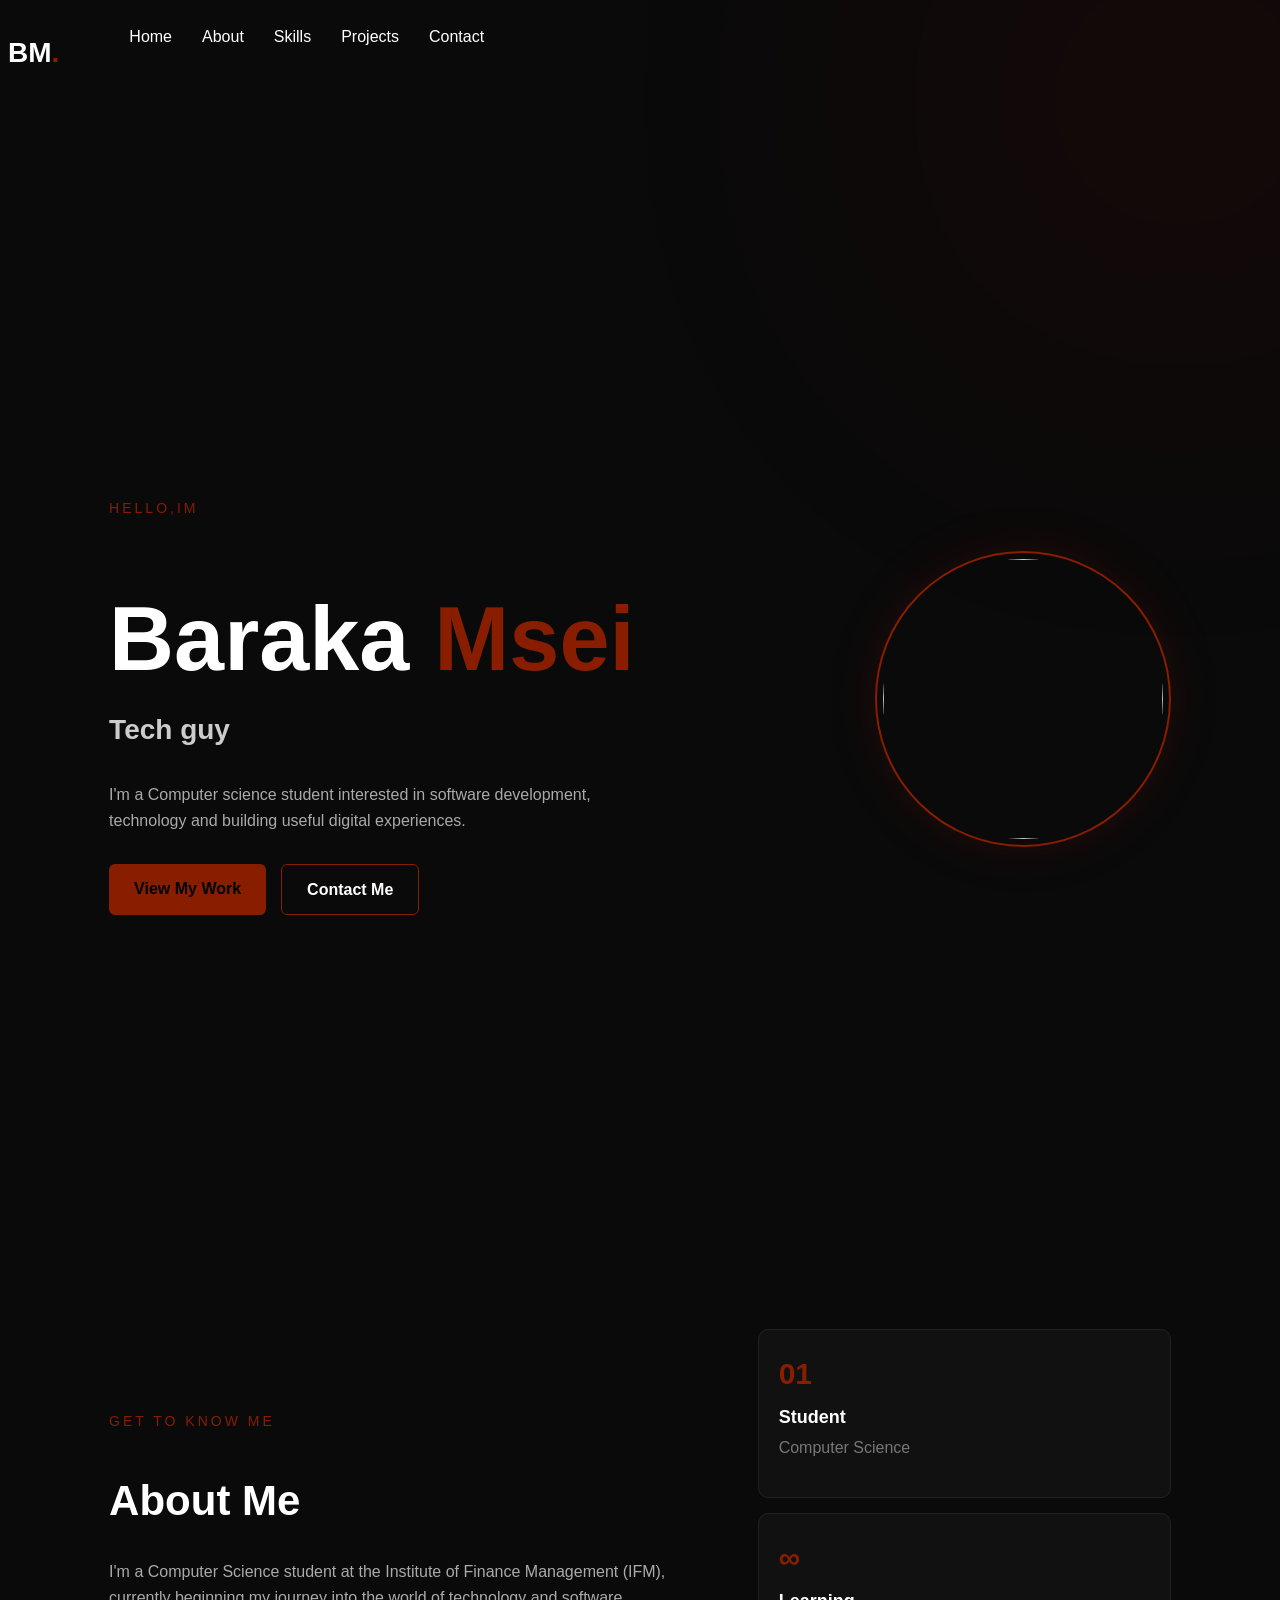
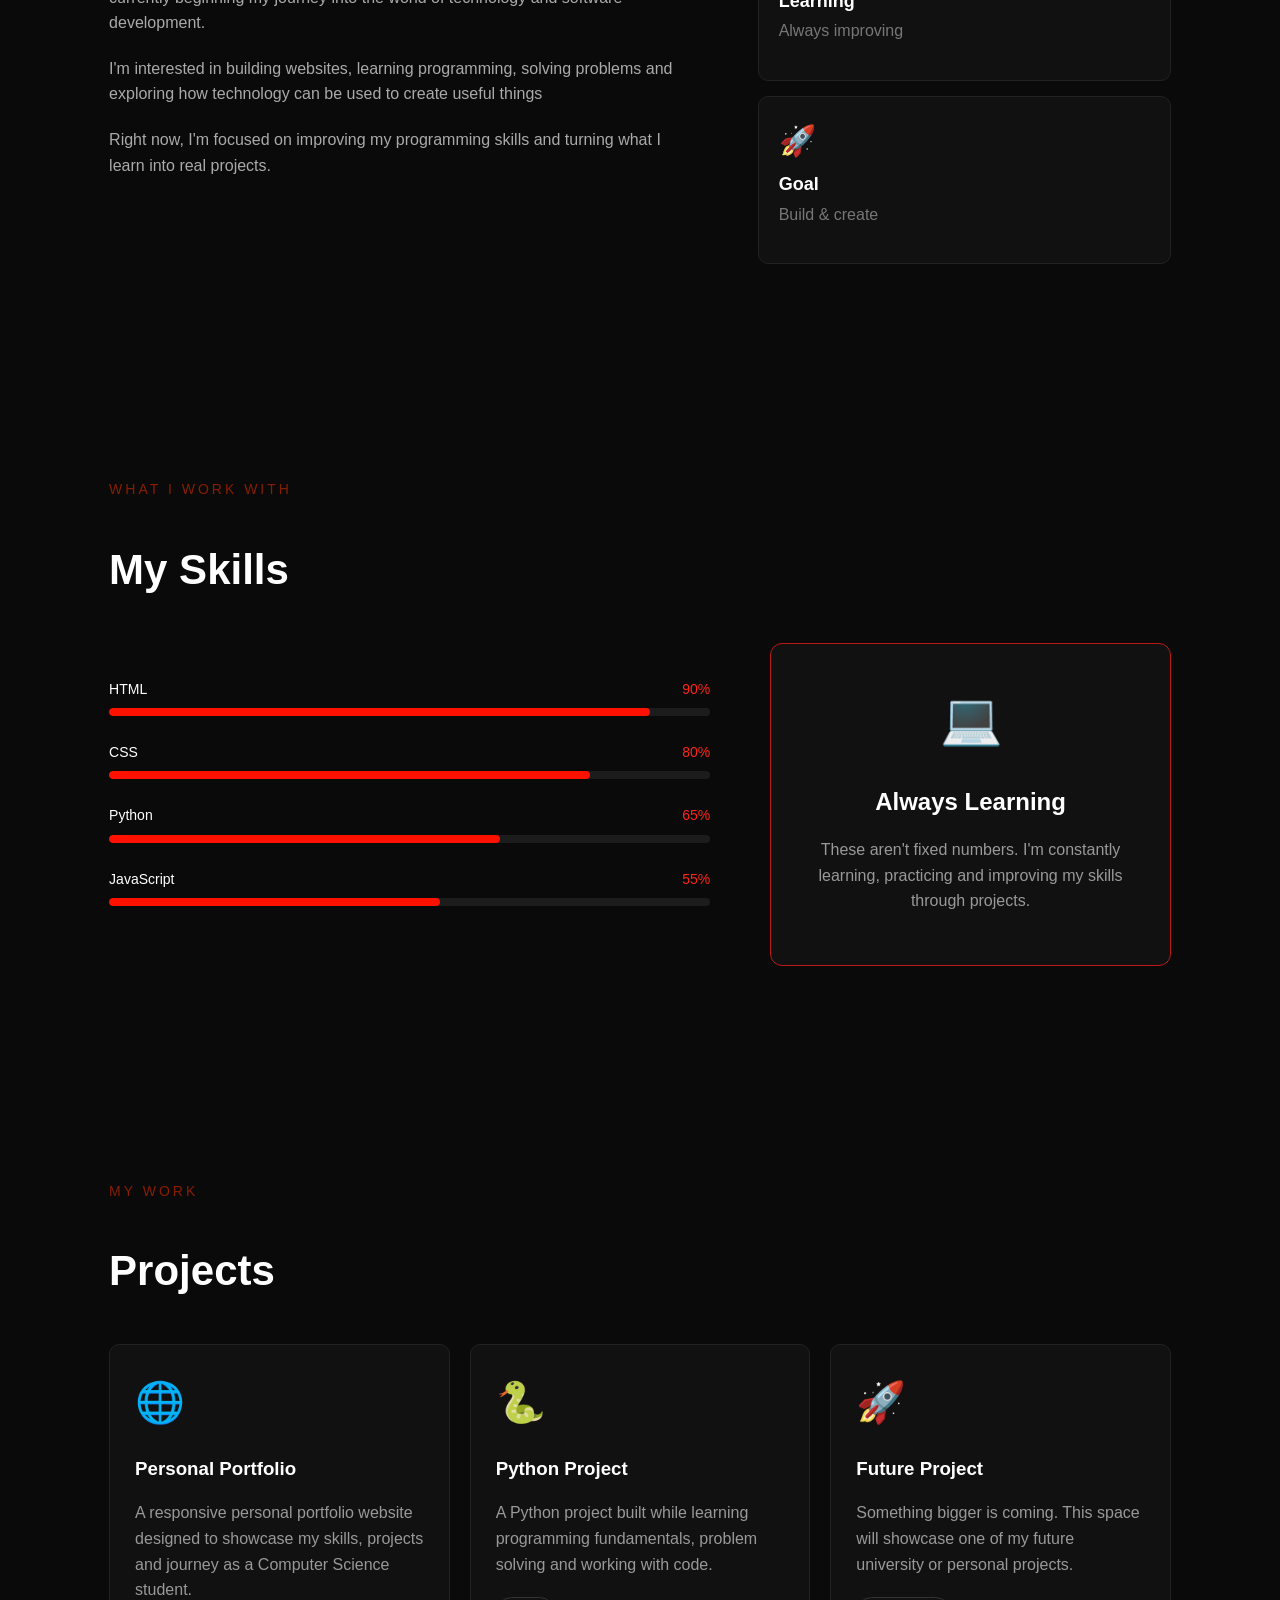
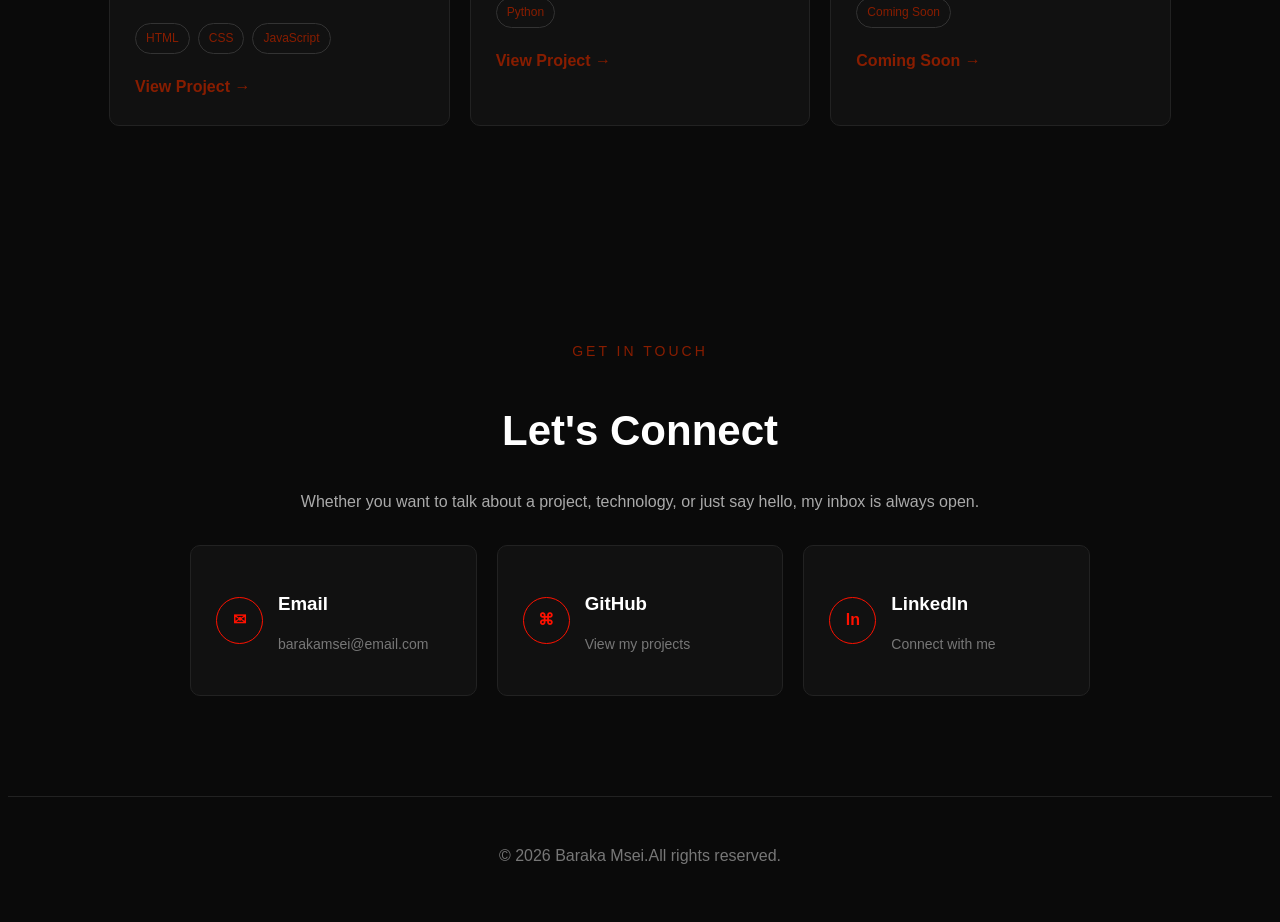
==== index.html @ 97c6b38f "Add files via upload" ====
<html>
    <head>
        <meta charset="UTF-8">
        <meta name="viewport" content="width=device-width,initial-scale=1.0">
        <title>Msei's Portfolio</title>
        <link rel="stylesheet" href="style.css">
    </head>
    <body class="site-body">
        <div class="background-glow"></div>
        <header>
            <nav class="nav-links">
               <h2 class="logo">BM<span>.</span></h2>

               <button class="menu-toggle" aria-label="Open menu">≡</button>

               <ul class="nav-links">
                  <li><a href="#home">Home</a></li>
                  <li><a href="#about">About</a></li>
                  <li><a href="#skills">Skills</a></li>
                  <li><a href="#projects">Projects</a></li>
                  <li><a href="#contact">Contact</a></li>
               </ul>
            </nav>
        </header>


        <main>

            <section id="home" class="hero">
                <div class="hero-text">
                    <p class="intro fade-in">HELLO,IM</p>
                    <h1 class="fade-in">Baraka <span>Msei</span></h1>
                    <h2 class="fade-in">Tech guy</h2>

                    <p class="description">
                        I'm a Computer science student interested in software development,
                        technology and building useful digital experiences.
                    </p>

                    <div class="hero-buttons">
                        <a href="#projects" class="btn">View My Work</a>
                        <a href="#contact" class="btn secondary">Contact Me</a>
                    </div>
                </div>

                <div class="hero-image">
                      <img src="C:\Users\Baraka Msei\HTML\Portfolio website\images\profile.jpg" class="profile-image">
                </div>
            </section>


            <section id="about" class="section">
                <div class="about-content">
                  <div class="about-text">
                     <p class="section-label">GET TO KNOW ME</p> 
                     <h2>About Me</h2>
                     <p> I'm a Computer Science student at the Institute of Finance Management (IFM),
                         currently beginning my journey into the world of technology and software development.            
                     </p>
                     <p>
                         I'm interested in building websites,
                         learning programming, solving problems and exploring how technology
                         can be used to create useful things
                     </p>
                     <p>
                         Right now, I'm focused on improving my programming skills
                         and turning what I learn into real projects.
                     </p>
                  </div>

                  <div class="about-stats">
                     <div class="stat-card">
                         <span class="stat-number">01</span>
                         <span class="stat-title">Student</span>
                         <p>Computer Science</p>
                     </div>
                     <div class="stat-card">
                         <span class="stat-number">∞</span>
                         <span class="stat-title">Learning</span>
                         <p>Always improving</p>
                     </div>
                     <div class="stat-card">
                         <span class="stat-number">🚀</span>
                         <span class="stat-title">Goal</span>
                         <p>Build & create</p>
                     </div>
                  </div>
                </div> 
            </section>


            <section id="skills" class="section">
                
                <p class="section-label">WHAT I WORK WITH</p>
                <h2>My Skills</h2>
                <div class="skills-wrapper">
                   <div class="skills-list">
                     <div class="skill">
                         <div class="skill-info">
                             <span>HTML</span>
                             <span>90%</span>
                         </div>
                         <div class="skill-bar">
                             <div class="skill-progress html"></div>
                         </div>
                     </div>
                     <div class="skill">
                         <div class="skill-info">
                             <span>CSS</span>
                             <span>80%</span>
                         </div>
                         <div class="skill-bar">
                             <div class="skill-progress css"></div>
                         </div>
                     </div>
                     <div class="skill">
                         <div class="skill-info">
                             <span>Python</span>
                             <span>65%</span>
                         </div>
                         <div class="skill-bar">
                             <div class="skill-progress python"></div>
                         </div>
                     </div>
                     <div class="skill">
                         <div class="skill-info">
                             <span>JavaScript</span>
                             <span>55%</span>
                         </div>
                         <div class="skill-bar">
                             <div class="skill-progress javascript"></div>
                         </div>
                     </div>
                 </div>
                 <div class="skills-message">
                 <div class="skills-icon">💻</div>
                 <h3>Always Learning</h3>
                 <p> These aren't fixed numbers. I'm constantly learning, practicing and improving my skills through projects. </p> </div> </div> 

            </section>


            <section id="projects" class="section">
                <p class="section-label">MY WORK</p>
                <h2>Projects</h2>

                <div class="projects-container">

                    <div class="project-card"> 
                       <div class="project-icon">🌐</div>
                       <h3>Personal Portfolio</h3> 
                       <p> A responsive personal portfolio website designed to showcase my skills,
                           projects and journey as a Computer Science student. 
                       </p> 
                       <div class="tech-stack">
                         <span>HTML</span>
                         <span>CSS</span>
                         <span>JavaScript</span>
                        </div>
                       <a href="#" class="project-link">View Project →</a> 
                  </div>

                  <div class="project-card"> 
                       <div class="project-icon">🐍</div> 
                        <h3>Python Project</h3> 
                        <p> A Python project built while learning programming fundamentals,
                            problem solving and working with code.
                        </p>
                        <div class="tech-stack">
                            <span>Python</span>
                        </div>
                        <a href="#" class="project-link">View Project →</a> 
                  </div> 

                  <div class="project-card"> 
                       <div class="project-icon">🚀</div> 
                       <h3>Future Project</h3> 
                       <p> Something bigger is coming.
                         This space will showcase one of my future university or personal projects.
                       </p>
                       <div class="tech-stack">
                         <span>Coming Soon</span>
                       </div> 
                       <a href="#" class="project-link">Coming Soon →</a> 
                  </div> 

                </div>
            </section>

            <section id="contact" class="section contact">           
              <p class="section-label">GET IN TOUCH</p>
              <h2>Let's Connect</h2>
              <p class="contact-intro">
                 Whether you want to talk about a project, technology, or just say hello, my inbox is always open.
              </p>
              <div class="contact-container">
                 <a href="mailto:barakamsei@email.com" class="contact-card">
                     <span class="contact-icon">✉</span>
                     <div>
                        <h3>Email</h3>
                        <p>barakamsei@email.com</p>
                     </div>
                 </a>
                 <a href="https://github.com/thadeuson" target="_blank" class="contact-card">
                     <span class="contact-icon">⌘</span>
                     <div>
                        <h3>GitHub</h3>
                        <p>View my projects</p>
                     </div>
                 </a>
                 <a href="https://tz.linkedin.com/in/baraka-msei-762047343" target="_blank" class="contact-card">
                     <span class="contact-icon">ln</span>
                     <div>
                       <h3>LinkedIn</h3>
                       <p>Connect with me</p>
                     </div>
                 </a>
             </div> 
 
            </section>

        </main>


        <footer>
            <p>&copy; 2026 Baraka Msei.All rights reserved.</p>
        </footer>
    </body>
</html>
---- style.css ----
.
{
    margin: 0;
    padding: 0;
    box-sizing: border-box;
}

html
{
    scroll-behavior: smooth;
}

body
{
    font-family: Arial, Helvetica, sans-serif;
    background: #0a0a0a;
    color: #ffffff;
    line-height: 1.6;
}

.navbar
{
    width: 100%;
    padding: 25px 8%;
    display: flex;
    justify-content: space-between;
    align-items: center;
    position: fixed;
    top: 0;
    background: rgba(10, 10, 10, 0.9);
    z-index: 1000;
}

.logo
{
    font-size: 28px;
}

.logo span, .hero h1 span
{
    color: rgb(136, 29, 0);
}

.nav-links
{
    display: flex;
    list-style: none;
    gap: 30px;
}

.nav-links a
{
    color: #ffffff;
    text-decoration: none;
    transition: 0.3s;
}

.nav-links a:hover
{
    color: rgb(136, 29, 0);
}

.hero
{
    min-height: 100vh;
    padding: 150px 8% 80px;
    display: flex;
    justify-content: space-between;
    align-items: center;
    gap: 50px;
}

.hero-text
{
    max-width: 650px;
}

.intro, .section-label
{
    color: rgb(136, 29, 0);
    font-size: 14px;
    letter-spacing: 3px;
    margin-bottom: 10px;
}

.hero h1
{
    font-size: clamp(50px, 8vw, 90px);
    line-height: 1;
    margin-bottom: 20px;
}

.hero h2
{
    font-size: 28px;
    color: #cccccc;
    margin-bottom: 30px;
}

.description
{
    color: #aaaaaa;
    max-width: 550px;
    margin-bottom: 30px;
}

.hero-buttons
{
    display: flex;
    gap: 15px;
}

.btn
{
    display: inline-block;
    padding: 12px 25px;
    background: rgb(136, 29, 0);
    color: #000000;
    text-decoration: none;
    border-radius: 6px;
    font-weight: bold;
    transition: 0.3s;
}

.btn:hover
{
    transform: translateY(-3px);
}

.btn.secondary
{
    background: transparent;
    color: #ffffff;
    border: 1px solid rgb(136, 29, 0);
}

.hero-image
{
    display: flex;
    justify-content: center;
    align-items: center;
}

.profile-circle
{
    width: 280px;
    height: 280px;
    border: 2px solid rgb(136, 29, 0);
    border-radius: 50%;
    display: flex;
    justify-content: center;
    align-items: center;
    font-size: 70px;
    font-weight: bold;
    color: rgb(136, 29, 0);
    box-shadow: 0 0 50px rgba(154, 22, 4, 0.158);
}

.section
{
    padding: 100px 8%;
    max-width: 1100px;
    margin: auto;
}

.section h2
{
    font-size: 42px;
    margin-bottom: 25px;
}

.section>p:not(.section-label)
{
    color: #aaaaaa;
    max-width: 700px;
}

.skills-container,.projects-container
{
    display: grid;
    grid-template-columns: repeat(3, 1fr);
    gap: 20px;
    margin-top: 40px;
}

.skill-card,.project-card
{
    background: #111111;
    border: 1px solid #222222;
    border-radius: 10px;
    padding: 25px;
    transition: 0.3s;
}

.skill-card:hover,.project-card:hover
{
    transform: translateY(-5px);
    border-color: rgb(136, 29, 0);
}

.skill-card
{
    text-align: center;
    font-weight: bold;
}

.project-card h3
{
    margin-bottom: 10px;
}

.project-card p
{
    color: #999999;
    margin-bottom: 20px;
}

.project-card a
{
    color: rgb(136, 29, 0);
    text-decoration: none;
}

.contact
{
    text-align: center;
}

.contact>p:not(.section-label)
{
    margin: 0 auto 30px;
}

footer
{
    text-align: center;
    padding: 30px;
    border-top: 1px solid #222222;
    color: #777777;
}

@media (max-width: 768px)
{
    .navbar
    {
        padding: 20px 5%;
    }
    .nav-links
    {
        display: none;
    }
    .hero
    {
        padding: 130px 5% 70px;
        flex-direction: column;
        text-align: center;
    }
    .description
    {
        margin-left: auto;
        margin-right: auto;
    }
    .hero-buttons
    {
        justify-content: center;
    }
    .skills-container,.projects-container
    {
        grid-template-columns: 1fr;
    }
    .section
    {
        padding: 80px 5%;
    }
}

.profile-image
{
    width: 280px;
    height: 280px;
    object-fit: cover;
    border-radius: 50%;
    border: 2px solid rgb(136, 29, 0);
    padding: 6px;
    box-shadow: 0 0 50px rgba(154, 22, 4, 0.158);
    transition: 0.4s ease;
}

.profile-image:hover
{
    transform: scale(1.05);
    box-shadow: 0 0 70px rgba(154, 22, 4, 0.158);
}

.background-glow
{
    position: fixed;
    width: 500px;
    height: 500px;
    background: #ff0000;
    border-radius: 50%;
    filter: blur(180px);
    opacity: 0.08;
    top: -150px;
    right: -150px;
    pointer-events: none;
    z-index: -1;
    animation: glowMove 8s ease-in-out infinite alternate;
}

@keyframes glowMove
{
    from
    {
        transform: translate(0, 0);
    }
    to
    {
        transform: translate(-150px, 250px);
    }
}

.fade-in
{
    animation: fadeIn 1s ease forwards;
    opacity: 0;
}

.intro.fade-in
{
    animation-delay: 0.2s;
}

h1.fade-in
{
    animation-delay: 0.4s;
}

h2.fade-in
{
    animation-delay: 0.6s;
}

@keyframes fadeIn
{
    from
    {
        opacity: 0;
        transform: translateY(20px);
    }
    to
    {
        opacity: 1;
        transform: translateY(0);
    }
}

.menu-toggle
{
    display: none;
    background: none;
    border: none;
    color: #ff0000;
    font-size: 30px;
    cursor: pointer;
}

@media (max-width: 768px)
{
    .menu-toggle
    {
        display: block;
    }
    .nav-links
    {
        position: absolute;
        top: 75px;
        right: 5%;
        width: 200px;
        padding: 20px;
        background: #111111;
        border: 1px solid #222222;
        border-radius: 10px;

        display: none;
        flex-direction: column;
        gap: 15px;
    }
    .nav-links.active
    {
        display: flex;
    }
}

.project-card 
{
    position: relative;
    overflow: hidden;
}

.project-card::before
 {
    content: "";
    position: absolute;
    top: 0;
    left: 0;
    width: 100%;
    height: 3px;
    background: rgb(136, 29, 0);
    transform: scaleX(0);
    transform-origin: left;
    transition: transform 0.4s ease;
}

.project-card:hover::before 
{
    transform: scaleX(1);
}

.project-icon 
{
    font-size: 40px;
    margin-bottom: 20px;
}

.tech-stack 
{
    display: flex;
    flex-wrap: wrap;
    gap: 8px;
    margin: 20px 0;
}

.tech-stack span 
{
    padding: 5px 10px;
    border: 1px solid #333;
    border-radius: 20px;
    font-size: 12px;
    color: rgb(136, 29, 0);
}

.project-link 
{
    display: inline-block;
    color: rgb(136, 29, 0);
    text-decoration: none;
    font-weight: bold;
    transition: 0.3s;
}

.project-link:hover 
{
    transform: translateX(5px);
}

.about-content 
{
    display: grid;
    grid-template-columns: 1.4fr 1fr;
    gap: 70px;
    align-items: center;
}

.about-text p:not(.section-label) 
{
    color: #aaaaaa;
    margin-bottom: 20px;
}

.about-stats
{
    display: grid;
    gap: 15px;
}

.stat-card 
{
    background: #111111;
    border: 1px solid #222222;
    border-radius: 10px;
    padding: 20px;
    transition: 0.3s;
}

.stat-card:hover 
{
    border-color: rgb(136, 29, 0);
    transform: translateX(5px);
}

.stat-number 
{
    display: block;
    color: rgb(136, 29, 0);
    font-size: 30px;
    font-weight: bold;
}

.stat-title 
{
    display: block;
    font-size: 18px;
    font-weight: bold;
    margin-top: 5px;
}

.stat-card p 
{
    color: #777777;
    margin-top: 3px;
}

@media (max-width: 768px) 
{
    .about-content 
    {
        grid-template-columns: 1fr;
        gap: 40px;
    }
}


.skills-wrapper
 {
    display: grid;
    grid-template-columns: 1.5fr 1fr;
    gap: 60px;
    margin-top: 40px;
    align-items: center;
}

.skill
{
    margin-bottom: 25px;
}

.skill-info
{
    display: flex;
    justify-content: space-between;
    margin-bottom: 8px;
    font-size: 14px;
}

.skill-info span:last-child 
{
    color: hsl(4, 98%, 54%);
}

.skill-bar 
{
    width: 100%;
    height: 8px;
    background: #1c1c1c;
    border-radius: 10px;
    overflow: hidden;
}

.skill-progress
 {
    height: 100%;
    background: #ff1100;
    border-radius: 10px;
    animation: skillLoad 1.5s ease forwards;
    transform-origin: left;
}

.skill-progress.html 
{
    width: 90%;
}


.skill-progress.css 
{
    width: 80%;
}

.skill-progress.python 
{
    width: 65%;
}

.skill-progress.javascript 
{
    width: 55%;
}

@keyframes skillLoad 
{
    from
    {
        transform: scaleX(0);
    }

    to 
    {
        transform: scaleX(1);
    }
}

.skills-message 
{
    background: #111111;
    border: 1px solid #bd1818;
    border-radius: 12px;
    padding: 35px;
    text-align: center;
}

.skills-icon 
{
    font-size: 50px;
    margin-bottom: 15px;
}

.skills-message h3
{
    font-size: 24px;
    margin-bottom: 10px;
}

.skills-message p 
{
    color: #999999;
}

@media (max-width: 768px) 
{
    .skills-wrapper
    {
        grid-template-columns: 1fr;
        gap: 30px;
    }
}


.contact-section 
{
    text-align: center;
}

.contact-intro
 {
    max-width: 600px;
    margin: 0 auto 40px;
    color: #999999;
}

.contact-container 
{
    display: grid;
    grid-template-columns: repeat(3, 1fr);
    gap: 20px;
    max-width: 900px;
    margin: auto;
}

.contact-card 
{
    display: flex;
    align-items: center;
    gap: 15px;
    padding: 25px;
    background: #111111;
    border: 1px solid #222222;
    border-radius: 10px;
    text-align: left;
    text-decoration: none;
    color: #ffffff;
    transition: 0.3s ease;
}

.contact-card:hover 
{
    border-color: #ff1100;
    transform: translateY(-5px);
}

.contact-icon 
{
    min-width: 45px;
    height: 45px;
    display: flex;
    align-items: center;
    justify-content: center;
    border: 1px solid #ff1100;
    border-radius: 50%;
    color: #ff1100;
    font-weight: bold;
}

.contact-card h3 
{
    margin-bottom: 3px;
}

.contact-card p 
{
    color: #777777;
    font-size: 14px;
}

@media (max-width: 768px) 
{
    .contact-container 
    {
        grid-template-columns: 1fr;
    }
}


::selection 
{
    background: #ff1100;
    color: #000000;
}

a 
{
    transition: 0.3s ease;
}

section 
{
    scroll-margin-top: 80px;
}

body 
{
    overflow-x: hidden;
}
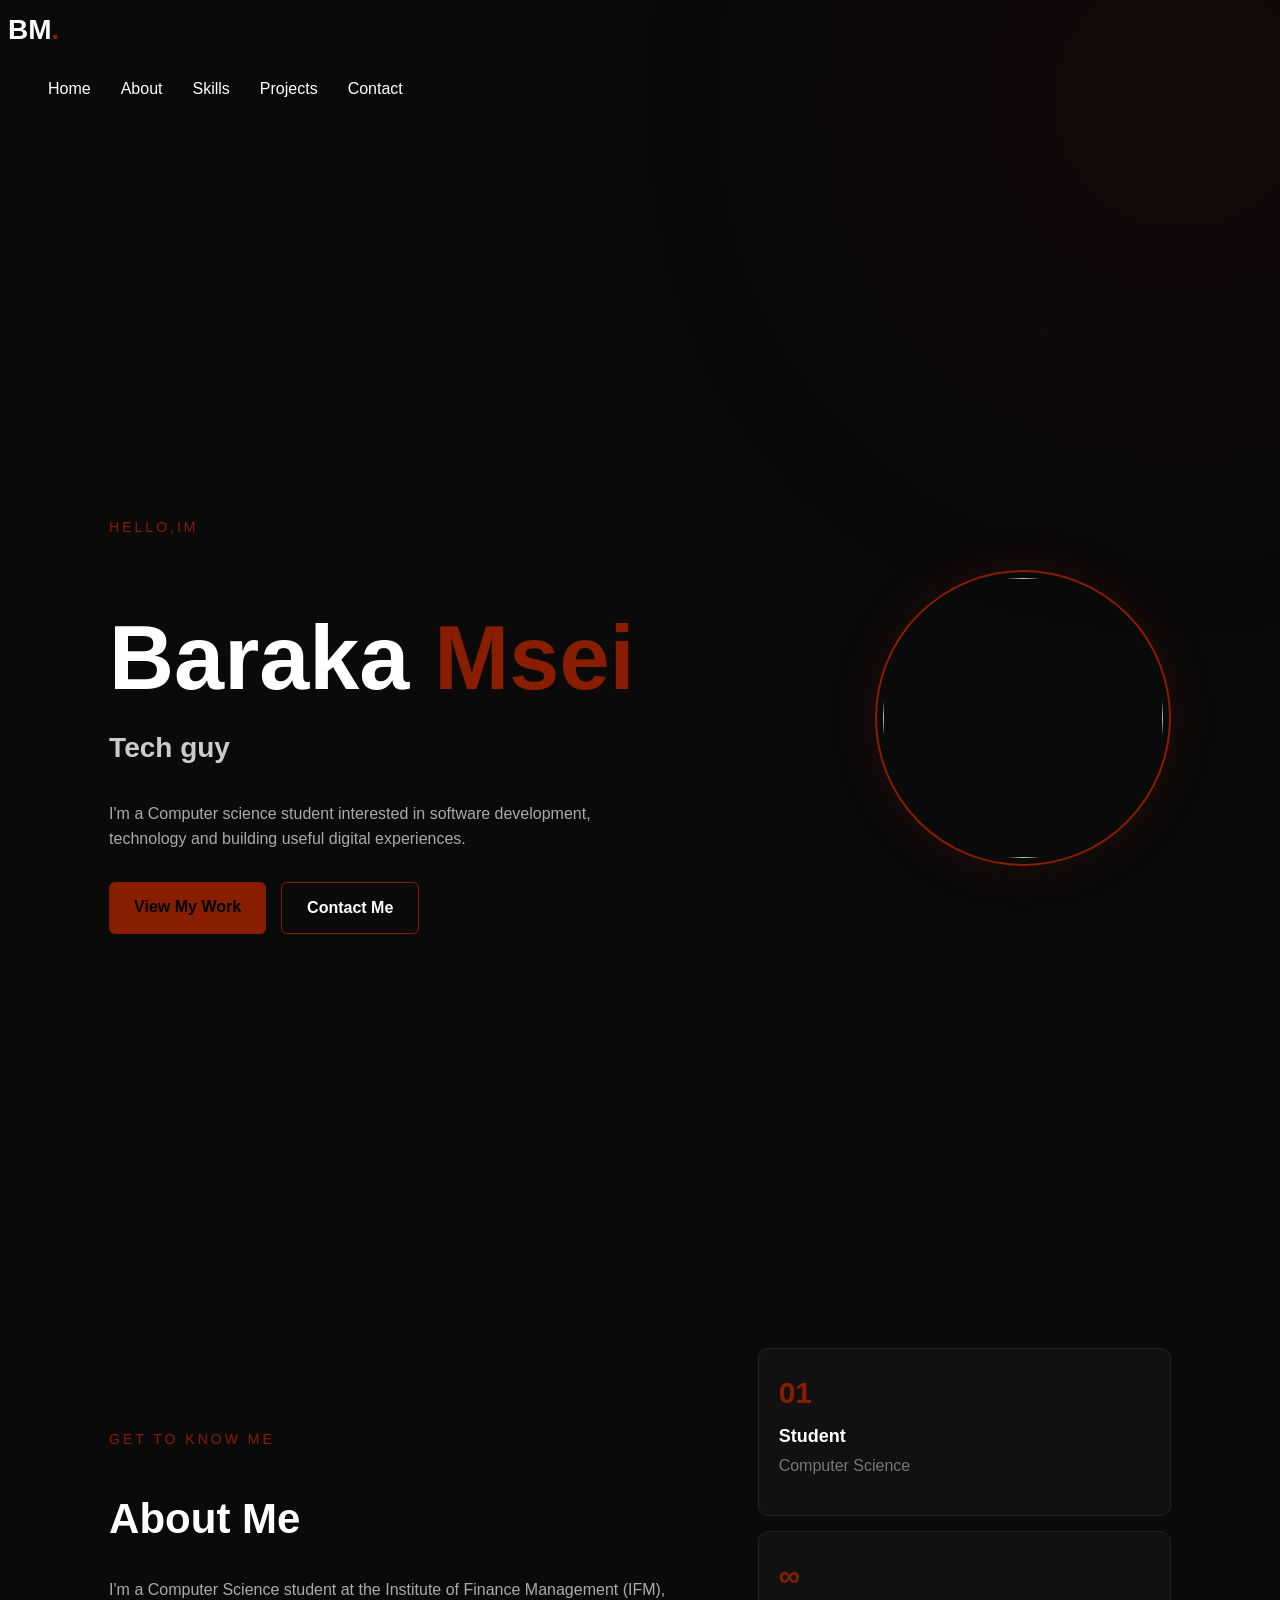
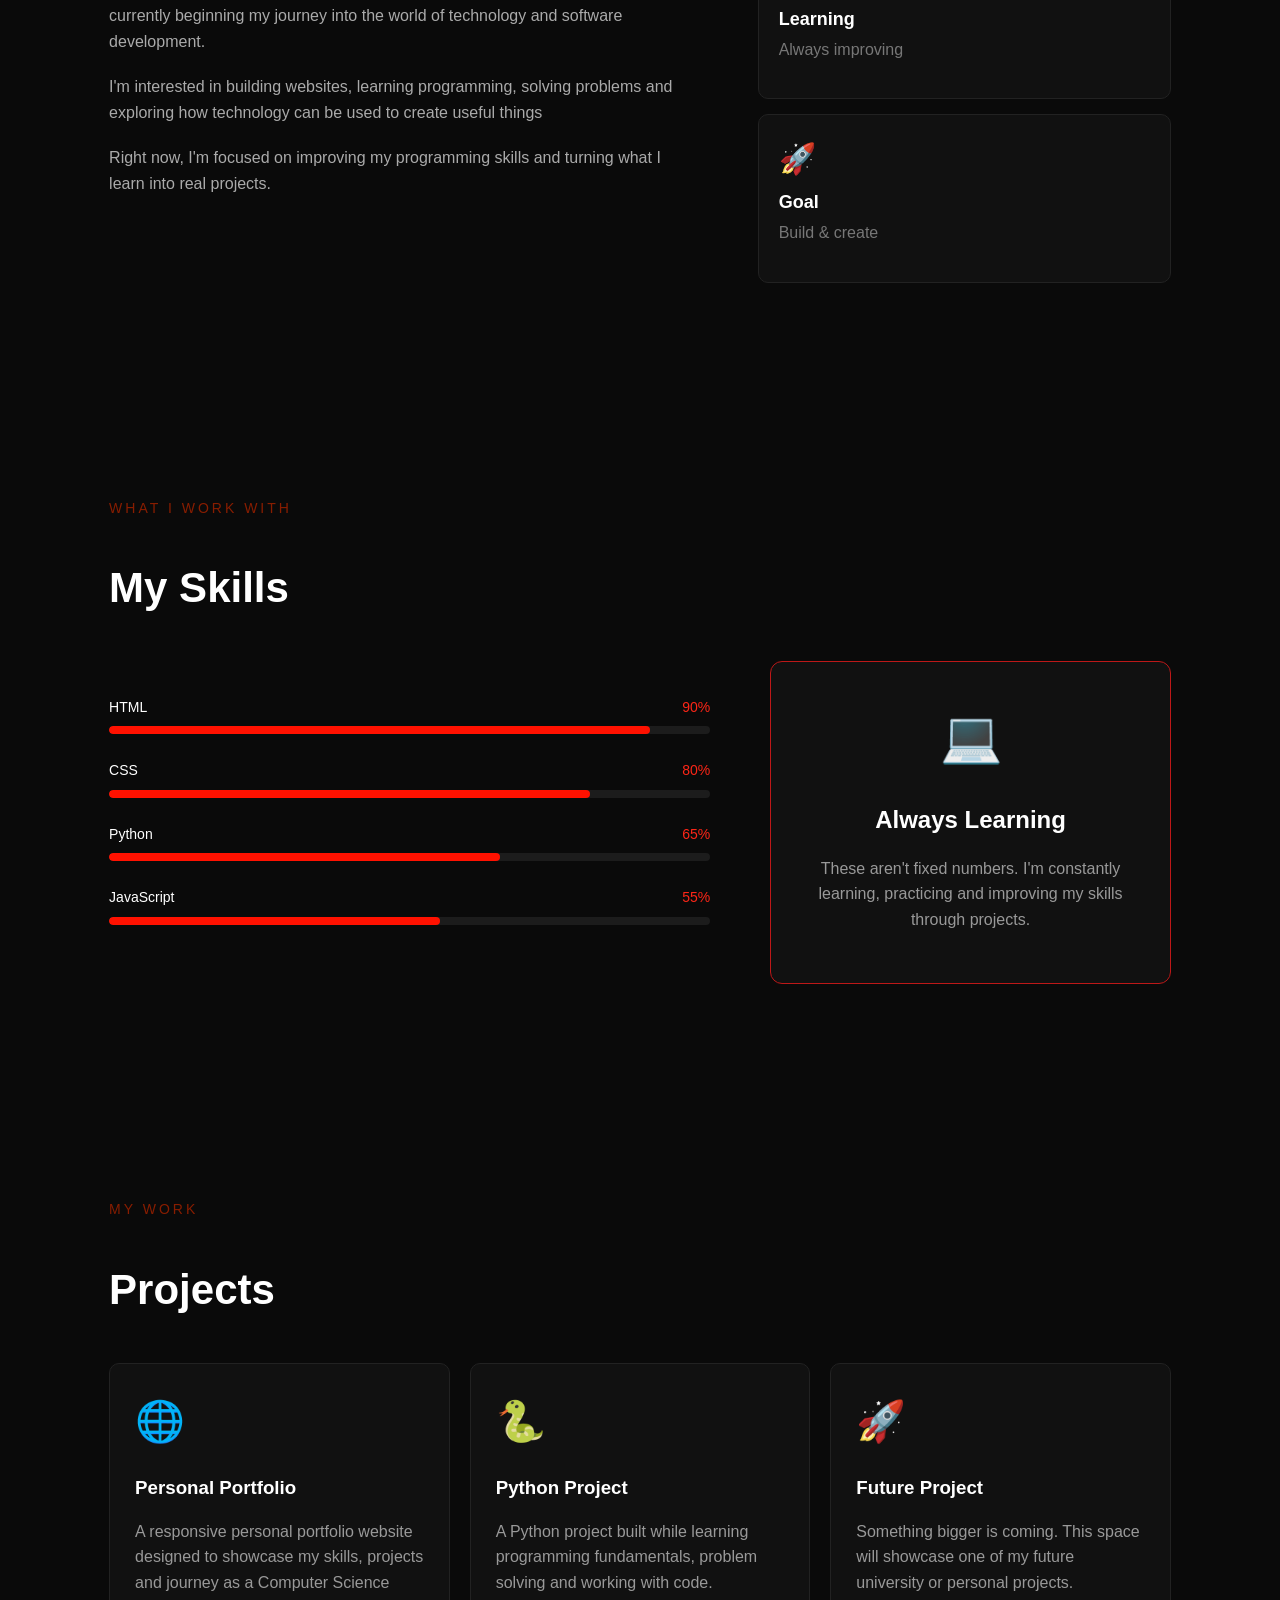
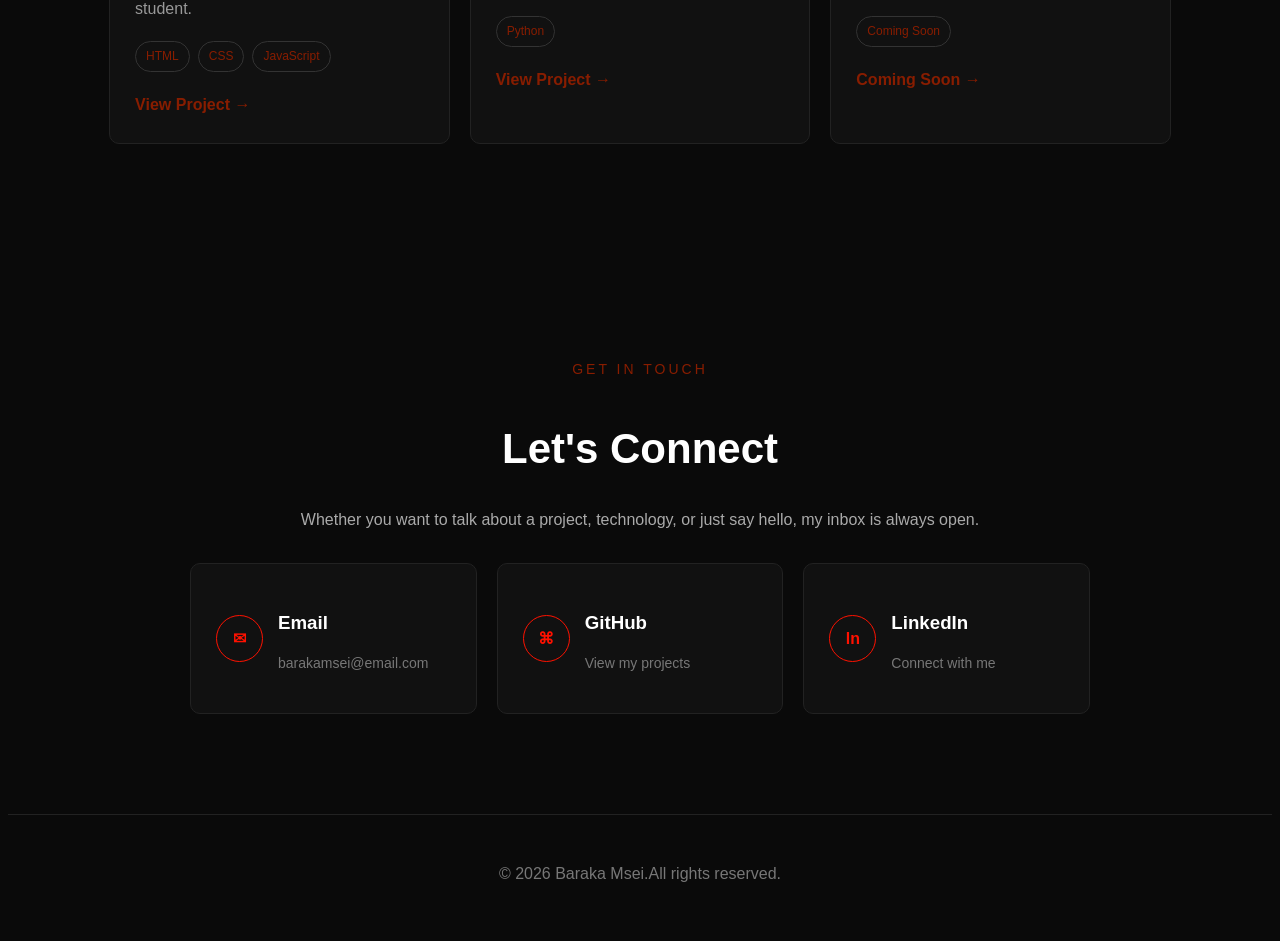
==== commit ff6c3c7b: "Fix HTML formatting and structure" ====
--- a/index.html
+++ b/index.html
@@ -8,7 +8,7 @@
     <body class="site-body">
         <div class="background-glow"></div>
         <header>
-            <nav class="nav-links">
+            <nav>
                <h2 class="logo">BM<span>.</span></h2>
 
                <button class="menu-toggle" aria-label="Open menu">≡</button>
@@ -226,4 +226,5 @@
             <p>&copy; 2026 Baraka Msei.All rights reserved.</p>
         </footer>
     </body>
-</html>+    <script src="script.js"></script>
+</html>
